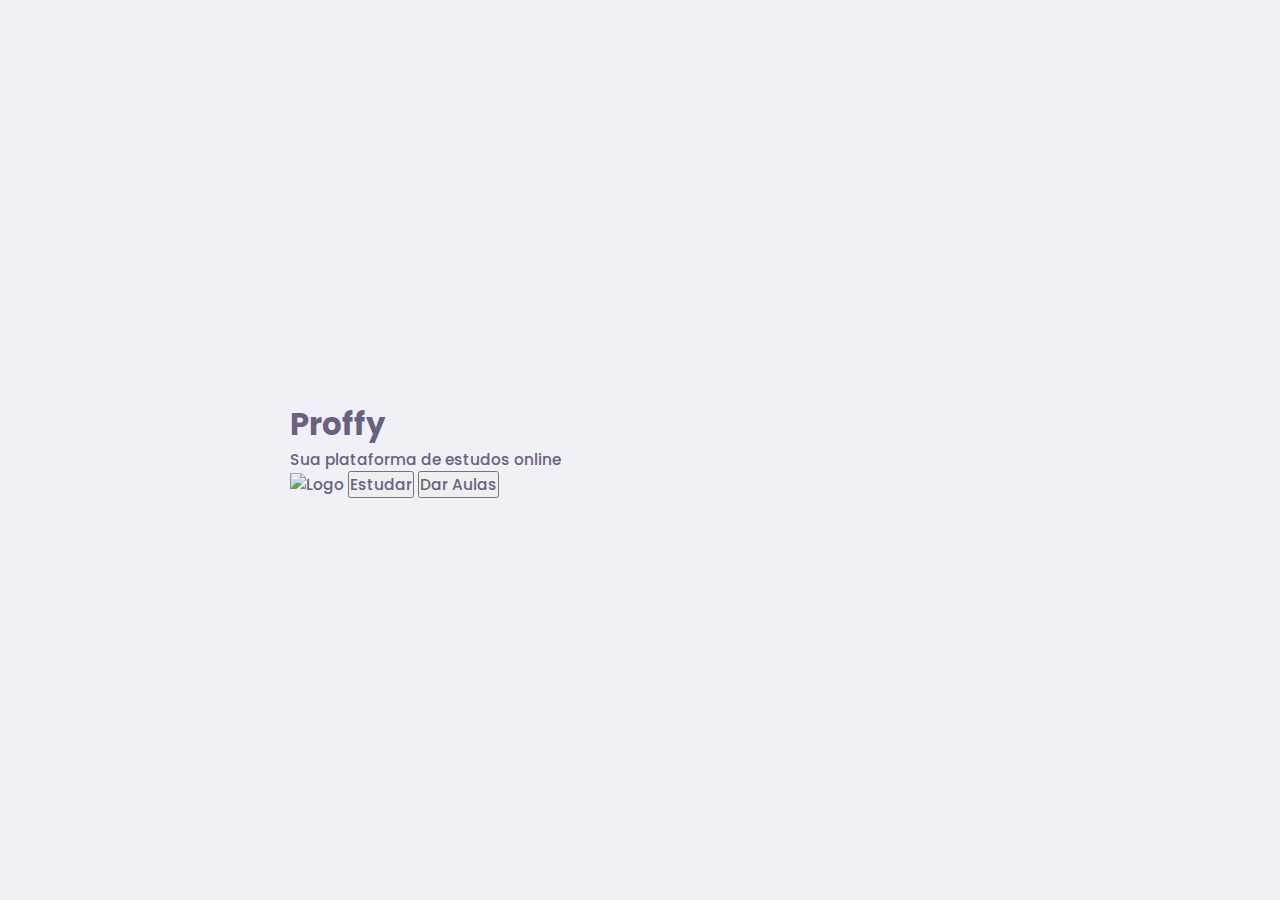
==== index.html @ 5c687b42 "first commit" ====
<!-- Isso é uma tag <html> -->
<!-- Na tag <head> tem-se as configuraçoes do documento -->
<!-- Na tag body tem-se o conteudo visivel na pagina -->
<!--
    HTML - Hypertext Markup Language
-->

<!DOCTYPE html>
<html lang="pt_br"> <!-- lang é um atributo -->

<head>

    <meta charset="UTF-8"> <!-- charset é um atributo-->
    <meta name="viewport" content="width=device-width, initial-scale=1.0">
    <title>Document</title> <!-- define o nome na aba da pagina-->

    <link rel="stylesheet" href="style.css">

    <link href="https://fonts.googleapis.com/css2?family=Archivo:wght@400;700&amp;family=Poppins:wght@400;600&amp;display=swap" rel="stylesheet">

</head>

<body id="page-landing"><!--id e class atributos gerais-->

    <div id="container">
        <h1>Proffy</h1> <!-- usamos a marcação h1 para titulos-->
        <p>Sua plataforma de estudos online</p> <!-- paragrafo com quebra de linha-->
    
        <img src="" alt="Logo"> <!-- src: source/origem da imagem 
        alt: caso a imagem ja nao esteja disponivel aparece o texto alternativo-->
    
        <button>Estudar</button>
        <button>Dar Aulas</button>
    </div>

</body>
</html>
---- style.css ----
/*
            Cascading stylesheet | css 
            efeito cascata relativamente a prioridades
            id prevalece perante os outros
        */

        :root {
            /* variaveis css*/
            --color-background: #F0F0F7; 
            --color-primary-lighter: #9871F5;
            --color-primary-light: #916BEA;
            --color-primary: #8257E5;
            --color-primary-dark: #774DD6;
            --color-primary-darker: #6842c2;
            --color-secondary: #04D361;
            --color-secondary-dark: #04BF58;
            --color-title-in-primary: #FFFFFF;
            --color-text-in-primary: #D4C2FF;
            --color-text-title: #32264D;
            --color-text-complement: #9C98A6;
            --color-text-base: #6A6180;
            --color-line-in-white: #E6E6F0;
            --color-input-background: #F8F8FC;
            --color-button-text: #FFFFFF;
            --color-box-base: #FFFFFF;
            --color-box-footer: #FAFAFC;
            --color-small-info: #C1BCCC;
            /* tamanho da fonte padrao: 16px - 100% - 1rem | 3 unidades de medida */
            font-size: 60%; /* controle das medidas rem */
        }

       * { 
           margin: 0;
           padding: 0;
           box-sizing: border-box;
       }

       html,
       body{
           height: 100vh;
       }

       body{
           background: var(--color-background);
           display: flex;
           align-items: center;
           justify-content: center;
       }

       body,
       input,
       button,
       textarea {
            /*font: 500 1.6rem Poppins;*/
            font-weight: 500;
            font-family: Poppins;
            font-size: 1.6rem;
            color: var(--color-text-base);
       }

       #container {
           width: 90vw; /* divide o ecra em 100 mas usa so 90 */
           max-width: 700px; /* tamanho max 700 px mesmo que os 90 equivalem a mais */
       }
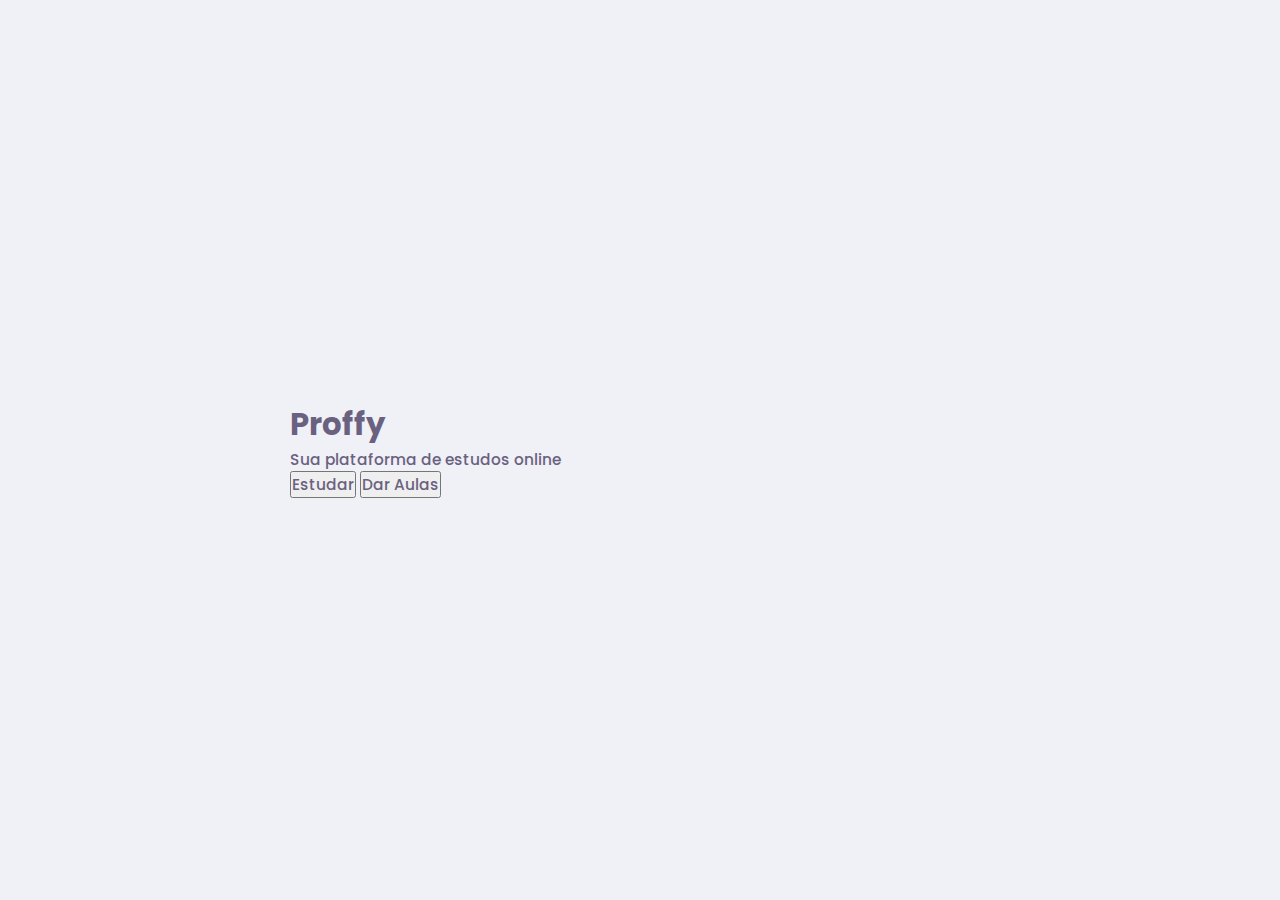
==== commit f3bd9a09: "A little improve" ====
--- a/index.html
+++ b/index.html
@@ -26,7 +26,7 @@
         <h1>Proffy</h1> <!-- usamos a marcação h1 para titulos-->
         <p>Sua plataforma de estudos online</p> <!-- paragrafo com quebra de linha-->
     
-        <img src="" alt="Logo"> <!-- src: source/origem da imagem 
+        <!--<img src="" alt="Logo">--> <!-- src: source/origem da imagem 
         alt: caso a imagem ja nao esteja disponivel aparece o texto alternativo-->
     
         <button>Estudar</button>
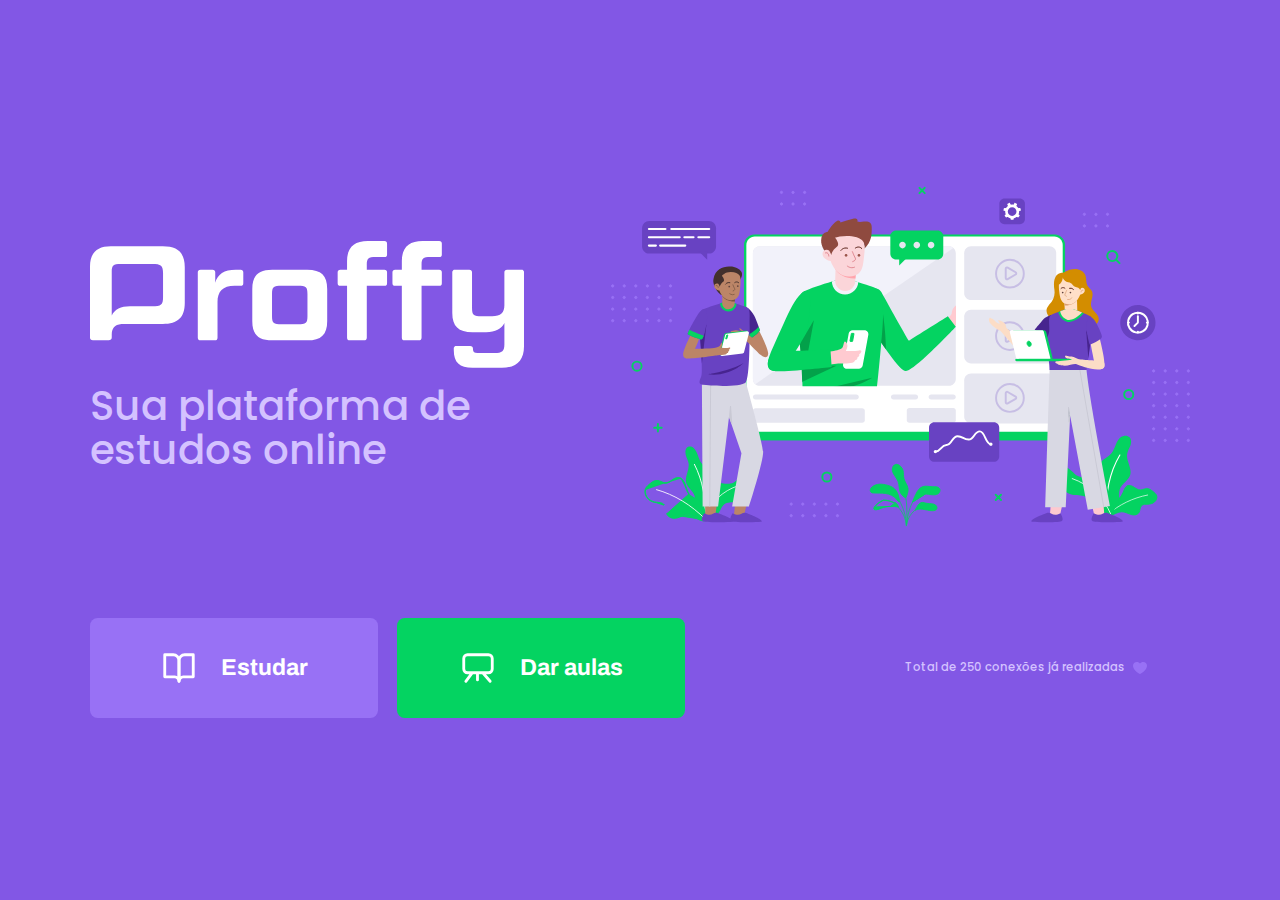
==== commit b40711ec: "Fim da pagina principal" ====
--- a/index.html
+++ b/index.html
@@ -12,25 +12,38 @@
 
     <meta charset="UTF-8"> <!-- charset é um atributo-->
     <meta name="viewport" content="width=device-width, initial-scale=1.0">
-    <title>Document</title> <!-- define o nome na aba da pagina-->
+    <title>Proffy web</title> <!-- define o nome na aba da pagina-->
 
-    <link rel="stylesheet" href="style.css">
+    <link rel="stylesheet" href="/styles/main.css">
+    <link rel="stylesheet" href="/styles/partials/page-landing.css">
 
     <link href="https://fonts.googleapis.com/css2?family=Archivo:wght@400;700&amp;family=Poppins:wght@400;600&amp;display=swap" rel="stylesheet">
 
 </head>
-
 <body id="page-landing"><!--id e class atributos gerais-->
 
     <div id="container">
-        <h1>Proffy</h1> <!-- usamos a marcação h1 para titulos-->
-        <p>Sua plataforma de estudos online</p> <!-- paragrafo com quebra de linha-->
+        <div class="logo-container">
+            <img src="/images/logo.svg" alt="Proffy">
+            <h2>Sua plataforma de estudos online</h2>
+        </div>
+        <img class ="hero-image" src="/images/landing.svg" alt="Plataforma de Estudos">
     
-        <!--<img src="" alt="Logo">--> <!-- src: source/origem da imagem 
-        alt: caso a imagem ja nao esteja disponivel aparece o texto alternativo-->
-    
-        <button>Estudar</button>
-        <button>Dar Aulas</button>
+        <div class="buttons-container">
+            <a class="study" href="/study.html">
+                <img src="/images/icons/study.svg" alt="Estudar">
+                Estudar
+            </a>
+            <a class="give-classes" href="/give-classes">
+                <img src="/images/icons/give-classes.svg" alt="Dar aulas">
+                Dar aulas
+            </a>
+        </div>
+        
+        <p class="total-connections">
+            Total de 250 conexões já realizadas
+            <img src="/images/icons/purple-heart.svg" alt="Coração roxo">
+        </p>
     </div>
 
 </body>
--- a/styles/main.css
+++ b/styles/main.css
@@ -0,0 +1,72 @@
+        /*
+            Cascading stylesheet | css 
+            efeito cascata relativamente a prioridades
+            id prevalece perante os outros
+        */
+
+        :root {
+            /* variaveis css*/
+            --color-background: #F0F0F7; 
+            --color-primary-lighter: #9871F5;
+            --color-primary-light: #916BEA;
+            --color-primary: #8257E5;
+            --color-primary-dark: #774DD6;
+            --color-primary-darker: #6842c2;
+            --color-secondary: #04D361;
+            --color-secondary-dark: #04BF58;
+            --color-title-in-primary: #FFFFFF;
+            --color-text-in-primary: #D4C2FF;
+            --color-text-title: #32264D;
+            --color-text-complement: #9C98A6;
+            --color-text-base: #6A6180;
+            --color-line-in-white: #E6E6F0;
+            --color-input-background: #F8F8FC;
+            --color-button-text: #FFFFFF;
+            --color-box-base: #FFFFFF;
+            --color-box-footer: #FAFAFC;
+            --color-small-info: #C1BCCC;
+            /* tamanho da fonte padrao: 16px - 100% - 1rem | 3 unidades de medida */
+            font-size: 60%; /* controle das medidas rem */
+        }
+
+       * { 
+           margin: 0;
+           padding: 0;
+           box-sizing: border-box;
+       }
+
+       html,body{
+           height: 100vh;
+       }
+
+       body{
+           background: var(--color-background);
+           display: flex;
+           align-items: center;
+           justify-content: center;
+       }
+
+       body,input,button,textarea {
+            /*font: 500 1.6rem Poppins;*/
+            font-weight: 500;
+            font-family: Poppins;
+            font-size: 1.6rem;
+            color: var(--color-text-base);
+       }
+
+       #container {
+           width: 90vw; /* divide o ecra em 100 mas usa so 90 */
+           max-width: 700px; /* tamanho max 700 px mesmo que os 90 equivalem a mais */
+       }
+
+       @media (max-width: 699px){
+        :root{
+            font-size: 40%;
+        }
+       }
+
+       @media (min-width: 700){
+        :root{
+            font-size: 62.5%;/* relativo a 10 pixes cara rem*/
+        }
+       }--- a/styles/partials/page-landing.css
+++ b/styles/partials/page-landing.css
@@ -0,0 +1,134 @@
+#page-landing{
+    background: var(--color-primary);
+}
+
+
+#page-landing #container {
+    color: var(--color-text-in-primary);/*cor da pagina*/
+}
+
+.logo-container img{
+    height: 10rem;/*altura da imagem*/
+}
+
+.logo-container {
+    text-align: center;/*alinhar o texto ao meio*/
+    margin-bottom: 3.2rem;
+}
+
+.logo-container h2{
+    font-size: 4.2rem;
+    font-weight: 500;
+    line-height: 4.6rem;
+    margin-top: 1rem;
+
+}
+
+.hero-image{
+    width: 100%;;/*largura ocupa 100%(do definido na root*/
+}
+
+.buttons-container {
+    display: flex;
+    justify-content: center;/* centrar mas so funciona com o display:flex*/
+    margin: 3.2rem 0;
+}
+
+.buttons-container a{
+    /*definicoes gerais para ambos os butoes*/
+    width: 30rem;
+    height: 10.5rem;
+    border-radius: 0.8rem;
+    margin-right: 1.6rem;
+
+    font: 700 2.4rem Archivo;
+    
+    display: flex;
+    align-items: center;
+    justify-content: center;
+
+    text-decoration: none;
+    color: var(--color-button-text);
+
+    transition: background 0.5s;
+
+}
+
+.buttons-container a img{
+    width: 4rem;
+    margin-right: 2.4rem;
+}
+
+.buttons-container a.study{
+    /*definicoes so para o button study*/
+    margin-right: 2rem;
+    background-color: var(--color-primary-lighter);
+}
+
+.buttons-container a.study:hover{
+    background-color: var(--color-primary-light);
+}
+
+.buttons-container a.give-classes{
+    /*definicoes so para o button give-classes*/
+    background-color: var(--color-secondary);
+}
+
+.buttons-container a.give-classes:hover{
+    background-color: var(--color-secondary-dark);
+}
+
+.total-connections{
+    font-size: 1.8rem;
+    /* o conjunto de 3 linhas seguintes serve para alinhar os items e centralos por ordem*/
+    display: flex;
+    align-items: center;
+    justify-content: center;
+}
+
+.total-connections img{
+    margin-left: 0.8rem;
+}
+@media (min-width: 700px){
+    @media (max-width: 1099px){
+        .logo-container img{
+            margin-top: 200px;
+        }
+    }
+}
+@media (min-width: 1100px){
+    #page-landing #container{
+        max-width: 1100px;
+        display: grid;
+        grid-template-columns: 2fr 1fr 2fr;
+        grid-template-rows: 350px 1fr;
+        grid-template-areas: 
+        "Nome img img"
+        "Butao Butao texto";
+        column-gap: 87px;/*distania entre as colunas*/
+        row-gap: 86px;/*distancia entre as linhas*/
+    }
+
+    .logo-container{
+        grid-area: Nome;
+        text-align: initial;
+        align-self: center;
+        margin: 0;
+    }
+    .logo-container img{
+        height: 127px;
+    }
+    .hero-image{
+        grid-area: img;
+        height: 350px;
+    }
+    .buttons-container{
+        grid-area: Butao;
+        justify-content: flex-start;
+        margin: 0%;
+    }
+    .total-connections{
+        grid-area: texto;
+        font-size: 1.2rem;
+    }
+}